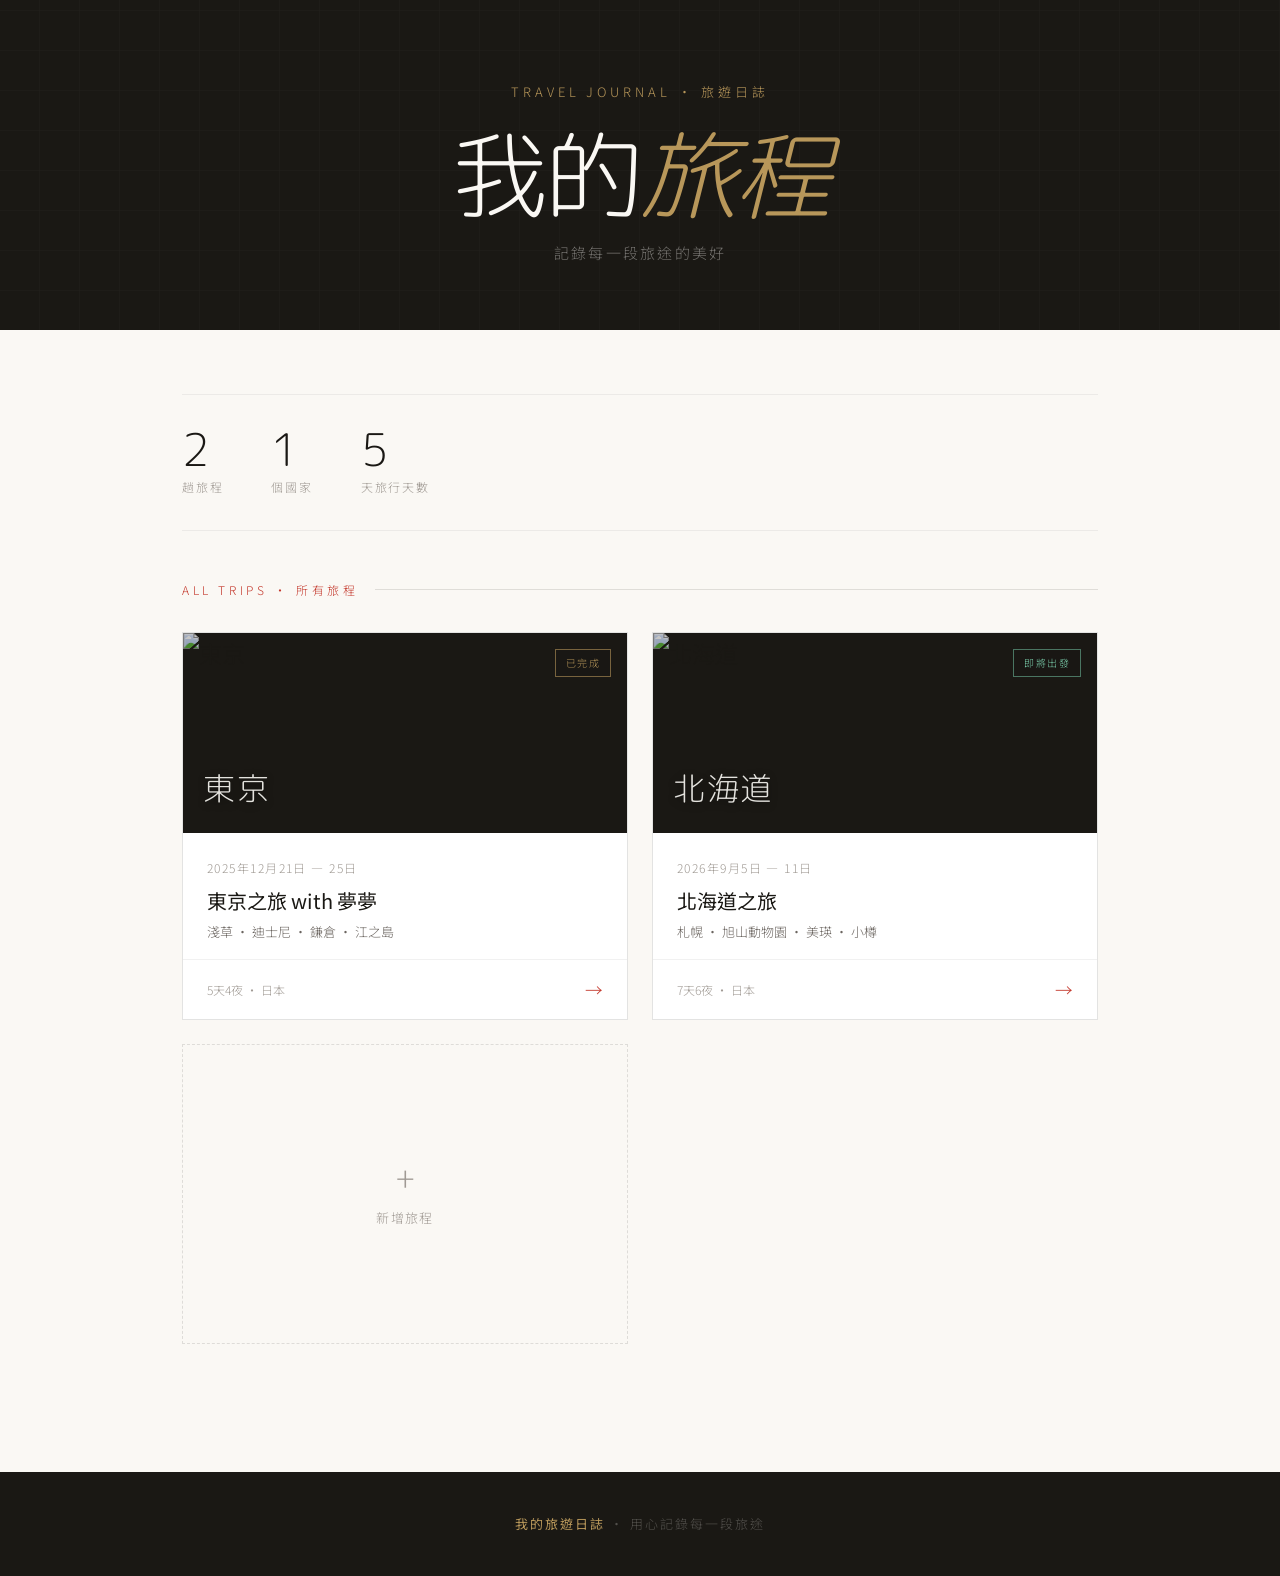
==== index.html @ 3b1e22ef "Initial commit: travel journal site (Hokkaido 2026 + Tokyo 2025) - Netlify Function reads Cloudinary" ====
<!DOCTYPE html>
<html lang="zh-TW">
<head>
<meta charset="UTF-8">
<meta name="viewport" content="width=device-width, initial-scale=1.0">
<title>我的旅遊日誌</title>
<link href="https://fonts.googleapis.com/css2?family=M+PLUS+Rounded+1c:wght@300;400;500&family=Noto+Sans+TC:wght@300;400;500&display=swap" rel="stylesheet">
<style>
  :root {
    --ink: #1a1814;
    --ink-light: #6b6560;
    --ink-muted: #a09a94;
    --paper: #faf8f4;
    --paper-warm: #f3efe8;
    --paper-card: #ffffff;
    --accent: #c4392d;
    --gold: #b8975a;
    --border: rgba(26,24,20,0.12);
    --border-soft: rgba(26,24,20,0.06);
  }
  * { margin:0; padding:0; box-sizing:border-box; }
  body {
    font-family: 'Noto Sans TC', sans-serif;
    background: var(--paper);
    color: var(--ink);
    font-weight: 300;
    font-size: 23px;
    line-height: 1.8;
  }

  .hero {
    background: var(--ink);
    padding: 5rem 2rem 4rem;
    text-align: center;
    position: relative;
    overflow: hidden;
  }
  .hero::before {
    content: '';
    position: absolute; inset: 0;
    opacity: 0.035;
    background-image:
      repeating-linear-gradient(0deg, transparent, transparent 39px, rgba(255,255,255,0.5) 39px, rgba(255,255,255,0.5) 40px),
      repeating-linear-gradient(90deg, transparent, transparent 39px, rgba(255,255,255,0.5) 39px, rgba(255,255,255,0.5) 40px);
  }
  .hero-eyebrow {
    font-size: 13px;
    letter-spacing: 0.3em;
    text-transform: uppercase;
    color: var(--gold);
    margin-bottom: 1.5rem;
    position: relative;
  }
  .hero h1 {
    font-family: 'M PLUS Rounded 1c', 'Noto Sans TC', sans-serif;
    font-size: clamp(3.5rem, 8vw, 6rem);
    font-weight: 300;
    color: #faf8f4;
    line-height: 1;
    letter-spacing: -0.02em;
    margin-bottom: 1rem;
    position: relative;
  }
  .hero h1 em { font-style: italic; color: var(--gold); }
  .hero-sub {
    font-size: 15px;
    color: rgba(250,248,244,0.4);
    letter-spacing: 0.15em;
    position: relative;
  }

  main { max-width: 980px; margin: 0 auto; padding: 4rem 2rem; }

  .section-label {
    font-size: 12px; letter-spacing: 0.3em;
    text-transform: uppercase; color: var(--accent);
    margin-bottom: 2rem;
    display: flex; align-items: center; gap: 1rem;
  }
  .section-label::after { content:''; flex:1; height:0.5px; background:var(--border); }

  .stats-bar {
    display: flex; gap: 3rem;
    padding: 2rem 0;
    border-top: 0.5px solid var(--border-soft);
    border-bottom: 0.5px solid var(--border-soft);
    margin-bottom: 3rem;
    flex-wrap: wrap;
  }
  .stat-number {
    font-family: 'M PLUS Rounded 1c', 'Noto Sans TC', sans-serif;
    font-size: 2.8rem; font-weight: 300;
    line-height: 1; color: var(--ink);
  }
  .stat-label {
    font-size: 12px; letter-spacing: 0.15em;
    text-transform: uppercase; color: var(--ink-muted);
    margin-top: 4px;
  }

  .trip-grid {
    display: grid;
    grid-template-columns: repeat(auto-fill, minmax(290px, 1fr));
    gap: 1.5rem;
    margin-bottom: 4rem;
  }

  .trip-card {
    background: var(--paper-card);
    border: 0.5px solid var(--border);
    text-decoration: none;
    color: inherit;
    display: block;
    transition: transform 0.3s ease, box-shadow 0.3s ease;
    overflow: hidden;
  }
  .trip-card:hover {
    transform: translateY(-5px);
    box-shadow: 0 16px 48px rgba(26,24,20,0.12);
  }

  .trip-card-cover {
    height: 200px;
    background: var(--ink);
    position: relative;
    overflow: hidden;
  }
  .trip-card-cover img {
    width: 100%; height: 100%;
    object-fit: cover;
    opacity: 0.75;
    transition: transform 0.6s ease, opacity 0.3s;
  }
  .trip-card:hover .trip-card-cover img {
    transform: scale(1.06);
    opacity: 0.88;
  }
  .trip-card-cover-overlay {
    position: absolute; inset: 0;
    background: linear-gradient(to bottom, transparent 40%, rgba(26,24,20,0.5) 100%);
  }
  .trip-card-cover-title {
    position: absolute;
    bottom: 1rem; left: 1.25rem;
    font-family: 'M PLUS Rounded 1c', 'Noto Sans TC', sans-serif;
    font-size: 2rem; font-weight: 300;
    color: rgba(250,248,244,0.9);
    letter-spacing: 0.05em;
    text-shadow: 0 2px 8px rgba(0,0,0,0.4);
  }
  .trip-status {
    position: absolute;
    top: 1rem; right: 1rem;
    font-size: 10px; letter-spacing: 0.15em;
    text-transform: uppercase;
    padding: 4px 10px;
    border: 0.5px solid;
  }
  .trip-status.past { color: var(--gold); border-color: rgba(184,151,90,0.6); background: rgba(26,24,20,0.45); }
  .trip-status.upcoming { color: #7dd3b0; border-color: rgba(125,211,176,0.5); background: rgba(26,24,20,0.45); }
  .trip-status.planning { color: rgba(250,248,244,0.55); border-color: rgba(250,248,244,0.2); background: rgba(26,24,20,0.45); }

  .trip-card-body { padding: 1.5rem 1.5rem 1rem; }
  .trip-card-date { font-size: 12px; letter-spacing: 0.12em; color: var(--ink-muted); margin-bottom: 0.5rem; }
  .trip-card-title {
    font-family: 'Noto Sans TC', sans-serif;
    font-size: 1.25rem; font-weight: 400;
    margin-bottom: 0.4rem; line-height: 1.4;
  }
  .trip-card-subtitle { font-size: 13px; color: var(--ink-light); line-height: 1.7; }

  .trip-card-footer {
    padding: 0.85rem 1.5rem;
    border-top: 0.5px solid var(--border-soft);
    display: flex; align-items: center;
    justify-content: space-between;
    font-size: 12px; color: var(--ink-muted);
  }
  .trip-card-arrow { font-size: 1.1rem; color: var(--accent); transition: transform 0.2s; }
  .trip-card:hover .trip-card-arrow { transform: translateX(5px); }

  .trip-card-new {
    background: transparent;
    border: 1px dashed var(--border);
    display: flex; flex-direction: column;
    align-items: center; justify-content: center;
    min-height: 300px; cursor: pointer;
    text-decoration: none; color: var(--ink-muted);
    transition: all 0.3s; gap: 0.75rem;
  }
  .trip-card-new:hover { border-color: var(--accent); color: var(--accent); background: rgba(196,57,45,0.02); }
  .trip-card-new-icon { font-size: 2.2rem; font-weight: 200; line-height: 1; }
  .trip-card-new-text { font-size: 13px; letter-spacing: 0.1em; }

  footer {
    background: var(--ink);
    color: rgba(250,248,244,0.25);
    text-align: center; padding: 2.5rem;
    font-size: 13px; letter-spacing: 0.15em;
  }
  footer strong { color: var(--gold); font-weight: 400; }

  @media (max-width: 600px) {
    main { padding: 2.5rem 1.25rem; }
    .stats-bar { gap: 1.5rem; }
    .trip-grid { grid-template-columns: 1fr; }
  }
</style>
</head>
<body>

<div class="hero">
  <div class="hero-eyebrow">Travel Journal · 旅遊日誌</div>
  <h1>我的<em>旅程</em></h1>
  <p class="hero-sub">記錄每一段旅途的美好</p>
</div>

<main>
  <div class="stats-bar">
    <div class="stat-item">
      <div class="stat-number">2</div>
      <div class="stat-label">趟旅程</div>
    </div>
    <div class="stat-item">
      <div class="stat-number">1</div>
      <div class="stat-label">個國家</div>
    </div>
    <div class="stat-item">
      <div class="stat-number">5</div>
      <div class="stat-label">天旅行天數</div>
    </div>
  </div>

  <div class="section-label">All Trips · 所有旅程</div>

  <div class="trip-grid">

    <!-- 東京 2025 -->
    <a href="tokyo-2025.html" class="trip-card">
      <div class="trip-card-cover">
        <img
          src="https://images.unsplash.com/photo-1540959733332-eab4deabeeaf?w=600&q=80"
          alt="東京">
        <div class="trip-card-cover-overlay"></div>
        <div class="trip-card-cover-title">東京</div>
        <div class="trip-status past">已完成</div>
      </div>
      <div class="trip-card-body">
        <div class="trip-card-date">2025年12月21日 — 25日</div>
        <div class="trip-card-title">東京之旅 with 夢夢</div>
        <div class="trip-card-subtitle">淺草 · 迪士尼 · 鎌倉 · 江之島</div>
      </div>
      <div class="trip-card-footer">
        <span>5天4夜 · 日本</span>
        <span class="trip-card-arrow">→</span>
      </div>
    </a>

    <!-- 北海道 2026 -->
    <a href="hokkaido-2026.html" class="trip-card">
      <div class="trip-card-cover">
        <img
          src="https://res.cloudinary.com/dahimm2nk/image/upload/w_600,q_auto,f_auto/v1774599765/beginnerPhoto_lndiyj.jpg"
          alt="北海道">
        <div class="trip-card-cover-overlay"></div>
        <div class="trip-card-cover-title">北海道</div>
        <div class="trip-status upcoming">即將出發</div>
      </div>
      <div class="trip-card-body">
        <div class="trip-card-date">2026年9月5日 — 11日</div>
        <div class="trip-card-title">北海道之旅</div>
        <div class="trip-card-subtitle">札幌 · 旭山動物園 · 美瑛 · 小樽</div>
      </div>
      <div class="trip-card-footer">
        <span>7天6夜 · 日本</span>
        <span class="trip-card-arrow">→</span>
      </div>
    </a>

    <!-- 新增旅程 -->
    <div class="trip-card-new" onclick="alert('下次旅程：告訴 Claude 你的目的地和行程，他會幫你做一個新頁面！')">
      <div class="trip-card-new-icon">+</div>
      <div class="trip-card-new-text">新增旅程</div>
    </div>

  </div>
</main>

<footer>
  <strong>我的旅遊日誌</strong> · 用心記錄每一段旅途
</footer>
</body>
</html>
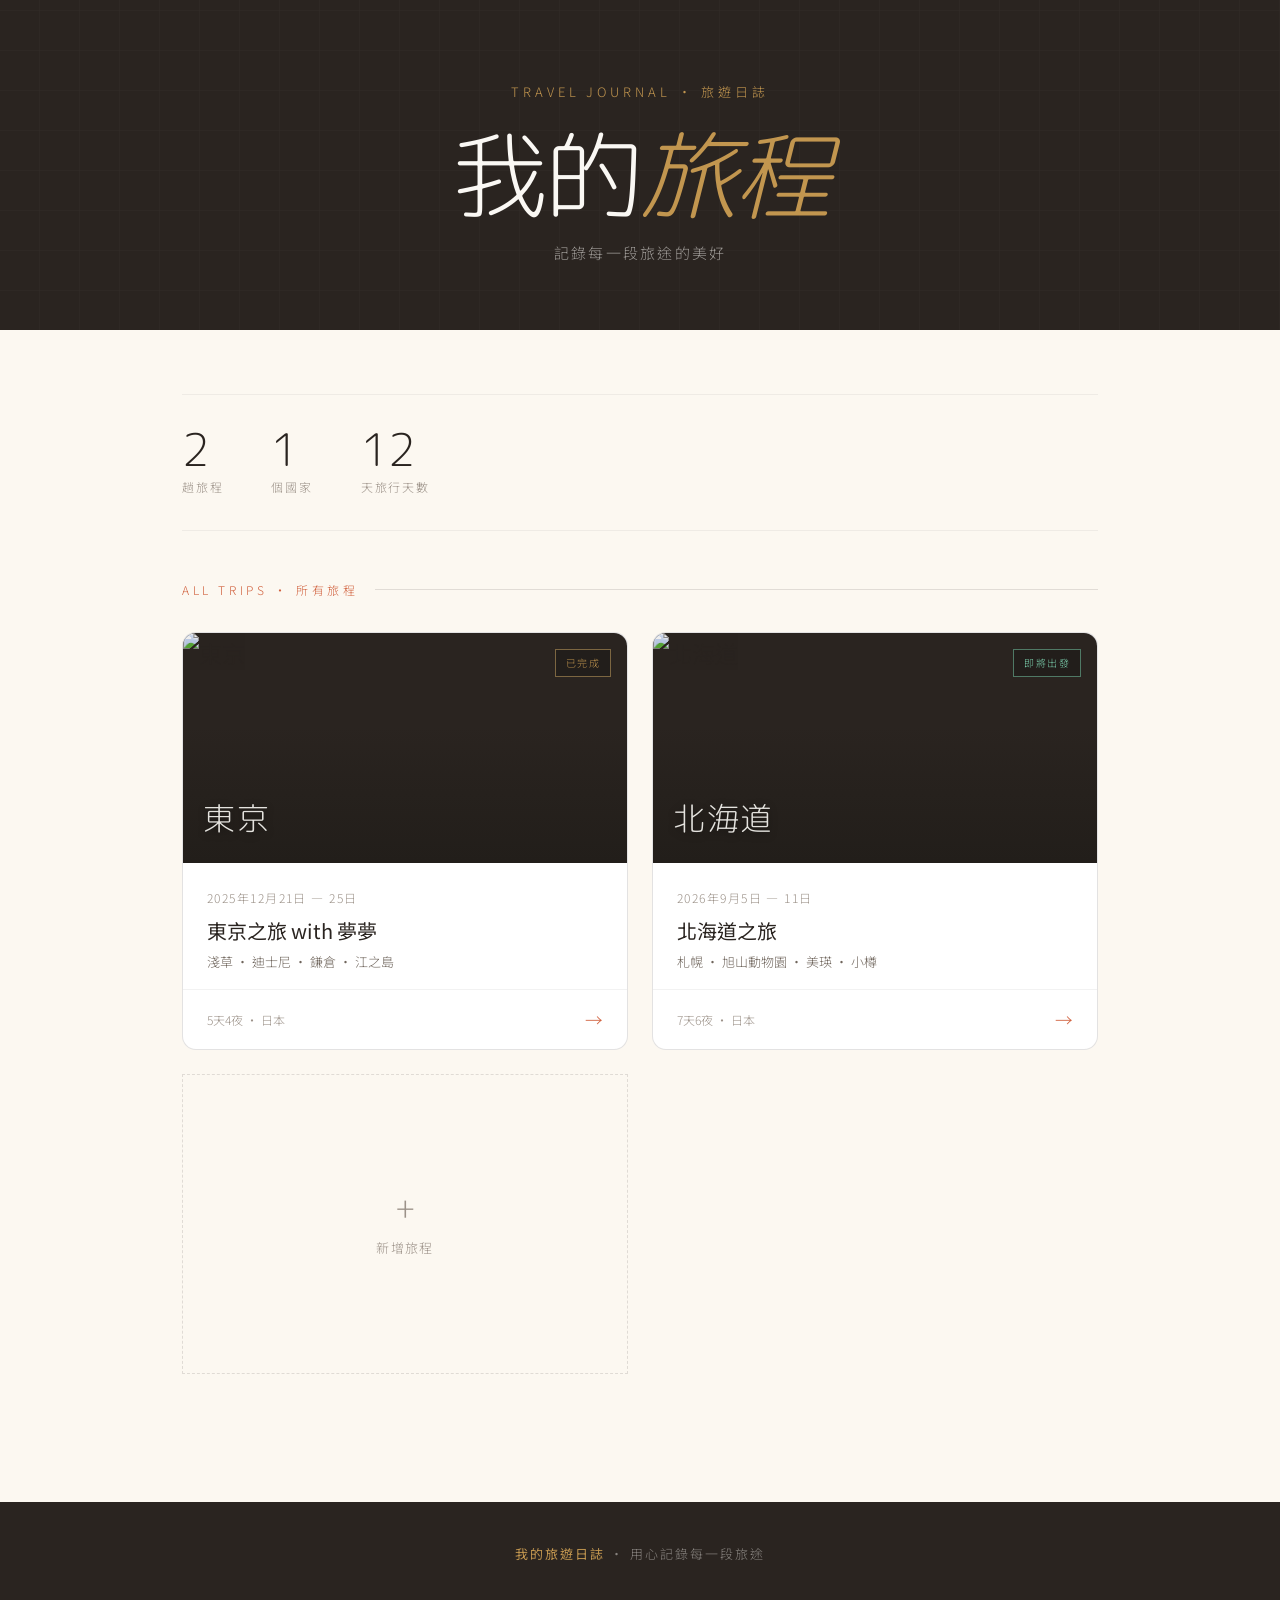
==== commit af25fb60: "redesign: masonry photos + lightbox nav + warmer palette + day cards + review fixes - masonry photo " ====
--- a/index.html
+++ b/index.html
@@ -4,19 +4,26 @@
 <meta charset="UTF-8">
 <meta name="viewport" content="width=device-width, initial-scale=1.0">
 <title>我的旅遊日誌</title>
+<meta name="theme-color" content="#2a2420">
+<link rel="icon" href="data:image/svg+xml,<svg xmlns=%22http://www.w3.org/2000/svg%22 viewBox=%220 0 100 100%22><text y=%22.9em%22 font-size=%2290%22>🗾</text></svg>">
+<meta property="og:type" content="website">
+<meta property="og:title" content="我的旅遊日誌">
+<meta property="og:description" content="我們家的旅程紀錄：東京 2025、北海道 2026 — 行程、地圖與照片回憶。">
+<meta property="og:image" content="https://res.cloudinary.com/dahimm2nk/image/upload/w_1200,q_auto,f_auto/v1774599765/beginnerPhoto_lndiyj.jpg">
+<meta property="og:url" content="https://aesthetic-baklava-7492d5.netlify.app/">
 <link href="https://fonts.googleapis.com/css2?family=M+PLUS+Rounded+1c:wght@300;400;500&family=Noto+Sans+TC:wght@300;400;500&display=swap" rel="stylesheet">
 <style>
   :root {
-    --ink: #1a1814;
-    --ink-light: #6b6560;
-    --ink-muted: #a09a94;
-    --paper: #faf8f4;
-    --paper-warm: #f3efe8;
+    --ink: #2a2420;
+    --ink-light: #6f655c;
+    --ink-muted: #9c9289;
+    --paper: #fcf8f1;
+    --paper-warm: #f4ece0;
     --paper-card: #ffffff;
-    --accent: #c4392d;
-    --gold: #b8975a;
-    --border: rgba(26,24,20,0.12);
-    --border-soft: rgba(26,24,20,0.06);
+    --accent: #d1623f;
+    --gold: #c2964f;
+    --border: rgba(42,36,32,0.13);
+    --border-soft: rgba(42,36,32,0.06);
   }
   * { margin:0; padding:0; box-sizing:border-box; }
   body {
@@ -64,7 +71,7 @@
   .hero h1 em { font-style: italic; color: var(--gold); }
   .hero-sub {
     font-size: 15px;
-    color: rgba(250,248,244,0.4);
+    color: rgba(250,248,244,0.55);
     letter-spacing: 0.15em;
     position: relative;
   }
@@ -113,6 +120,7 @@
     display: block;
     transition: transform 0.3s ease, box-shadow 0.3s ease;
     overflow: hidden;
+    border-radius: 14px;
   }
   .trip-card:hover {
     transform: translateY(-5px);
@@ -120,7 +128,7 @@
   }
 
   .trip-card-cover {
-    height: 200px;
+    height: 230px;
     background: var(--ink);
     position: relative;
     overflow: hidden;
@@ -128,12 +136,12 @@
   .trip-card-cover img {
     width: 100%; height: 100%;
     object-fit: cover;
-    opacity: 0.75;
+    opacity: 0.92;
     transition: transform 0.6s ease, opacity 0.3s;
   }
   .trip-card:hover .trip-card-cover img {
     transform: scale(1.06);
-    opacity: 0.88;
+    opacity: 1;
   }
   .trip-card-cover-overlay {
     position: absolute; inset: 0;
@@ -194,7 +202,7 @@
 
   footer {
     background: var(--ink);
-    color: rgba(250,248,244,0.25);
+    color: rgba(250,248,244,0.45);
     text-align: center; padding: 2.5rem;
     font-size: 13px; letter-spacing: 0.15em;
   }
@@ -226,7 +234,7 @@
       <div class="stat-label">個國家</div>
     </div>
     <div class="stat-item">
-      <div class="stat-number">5</div>
+      <div class="stat-number">12</div>
       <div class="stat-label">天旅行天數</div>
     </div>
   </div>
